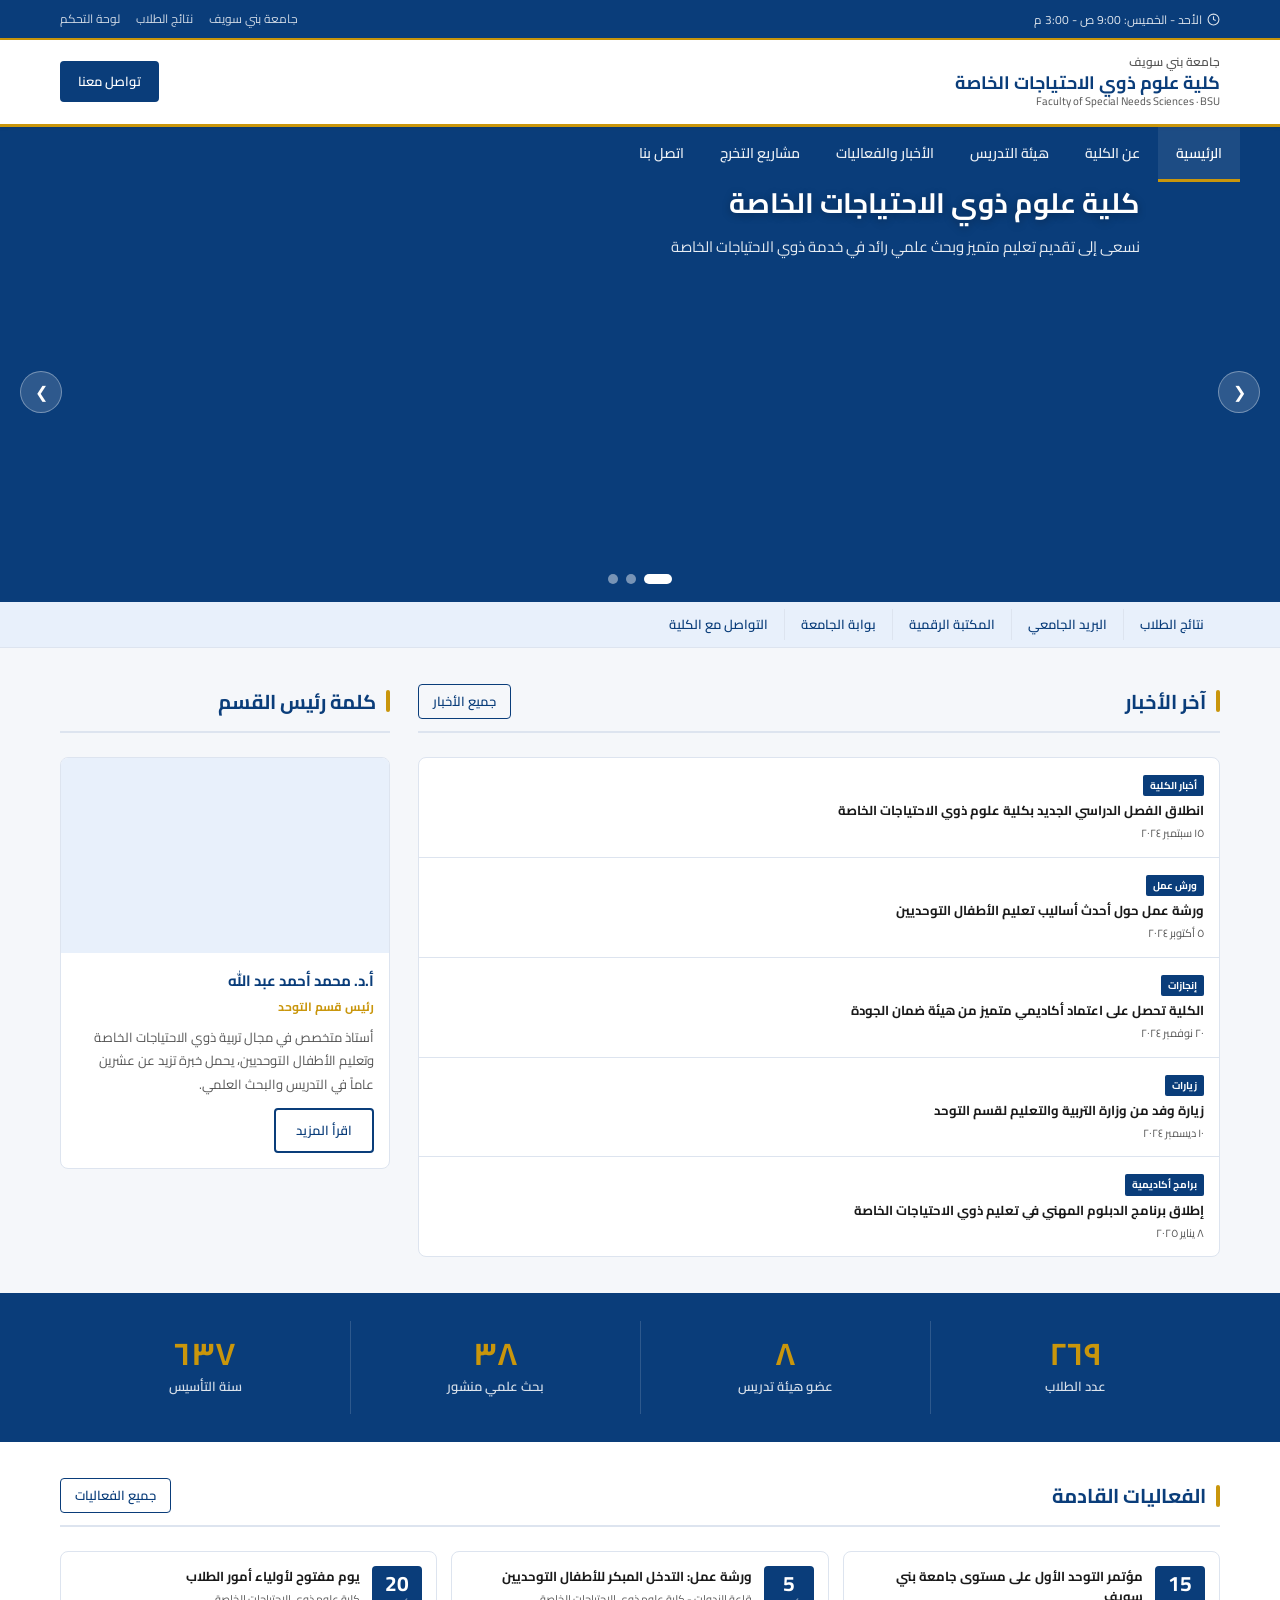
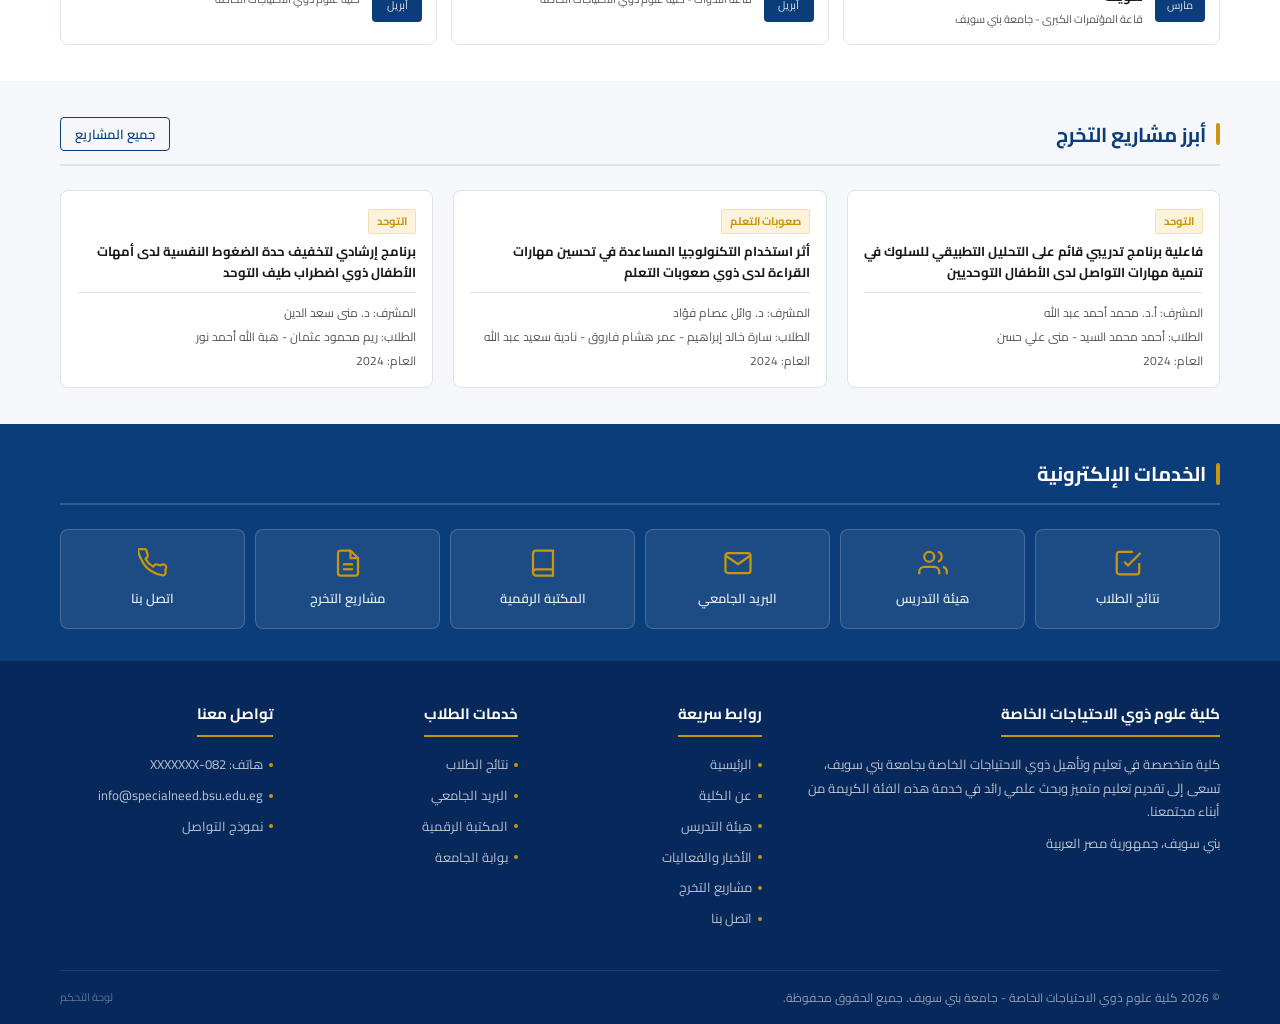
==== index.html @ 40b9344f "Add files via upload" ====
<!DOCTYPE html>
<html lang="ar" dir="rtl">
<head>
  <meta charset="UTF-8">
  <meta name="viewport" content="width=device-width, initial-scale=1.0">
  <title>كلية علوم ذوي الاحتياجات الخاصة - جامعة بني سويف</title>
  <meta name="description" content="الموقع الرسمي لكلية علوم ذوي الاحتياجات الخاصة - جامعة بني سويف">
  <link rel="stylesheet" href="assets/css/style.css">
  <link rel="icon" href="assets/images/logo.png" type="image/png">
  <style>
    /* ===== السلايدر ===== */
    .slider-section {
      position: relative;
      height: 420px;
      overflow: hidden;
      background: var(--color-primary);
    }
    .slider-container {
      position: relative;
      width: 100%;
      height: 100%;
    }
    .slide {
      position: absolute;
      inset: 0;
      opacity: 0;
      transition: opacity 0.8s ease;
    }
    .slide.active { opacity: 1; }
    .slide-img {
      position: absolute;
      inset: 0;
      background-size: cover;
      background-position: center;
      background-color: var(--color-primary);
    }
    .slide-overlay {
      position: absolute;
      inset: 0;
      background: linear-gradient(
        to left,
        rgba(10,61,122,0.75) 0%,
        rgba(10,61,122,0.45) 60%,
        rgba(10,61,122,0.20) 100%
      );
    }
    .slide-content {
      position: relative;
      z-index: 2;
      height: 100%;
      display: flex;
      flex-direction: column;
      justify-content: center;
      padding: 0 80px;
      max-width: 680px;
    }
    .slide-content h2 {
      font-size: 28px;
      font-weight: 700;
      color: #fff;
      line-height: 1.5;
      margin-bottom: 10px;
      text-shadow: 0 2px 8px rgba(0,0,0,0.3);
    }
    .slide-content p {
      font-size: 15px;
      color: rgba(255,255,255,0.90);
      line-height: 1.7;
    }
    .slider-arrow {
      position: absolute;
      top: 50%;
      transform: translateY(-50%);
      z-index: 10;
      width: 42px;
      height: 42px;
      background: rgba(255,255,255,0.15);
      border: 1.5px solid rgba(255,255,255,0.35);
      color: #fff;
      font-size: 16px;
      border-radius: 50%;
      display: flex;
      align-items: center;
      justify-content: center;
      cursor: pointer;
      transition: var(--transition);
    }
    .slider-arrow:hover { background: rgba(255,255,255,0.28); }
    .slider-arrow-next { left: 20px; }
    .slider-arrow-prev { right: 20px; }
    .slider-dots {
      position: absolute;
      bottom: 18px;
      left: 50%;
      transform: translateX(-50%);
      display: flex;
      gap: 8px;
      z-index: 10;
    }
    .dot {
      width: 10px;
      height: 10px;
      border-radius: 50%;
      background: rgba(255,255,255,0.45);
      border: none;
      cursor: pointer;
      transition: var(--transition);
      padding: 0;
    }
    .dot.active {
      background: #fff;
      width: 28px;
      border-radius: 5px;
    }

    /* ===== الشريط السريع ===== */
    .quick-bar {
      background: var(--color-primary-light);
      border-bottom: 1px solid var(--color-border);
      padding: 7px 0;
    }
    .quick-links {
      display: flex;
      align-items: center;
      flex-wrap: wrap;
    }
    .quick-links a {
      font-size: 13px;
      font-weight: 600;
      color: var(--color-primary);
      padding: 4px 16px;
      border-left: 1px solid var(--color-border);
      transition: var(--transition);
    }
    .quick-links a:last-child { border-left: none; }
    .quick-links a:hover { color: var(--color-gold); }

    /* ===== المحتوى ===== */
    .section-wrap {
      padding: 36px 0;
      background: var(--color-bg);
    }
    .main-grid {
      display: grid;
      grid-template-columns: 1fr 330px;
      gap: 28px;
      align-items: start;
    }

    /* ===== قائمة الأخبار ===== */
    .news-list {
      display: flex;
      flex-direction: column;
      border: 1px solid var(--color-border);
      border-radius: var(--radius-md);
      overflow: hidden;
      background: #fff;
    }
    .news-item {
      display: flex;
      gap: 12px;
      padding: 13px 15px;
      border-bottom: 1px solid var(--color-border);
      transition: var(--transition);
      align-items: flex-start;
    }
    .news-item:last-child { border-bottom: none; }
    .news-item:hover { background: var(--color-primary-light); }
    .news-item-img {
      width: 88px;
      height: 66px;
      object-fit: cover;
      border-radius: var(--radius-sm);
      flex-shrink: 0;
    }
    .news-item-placeholder {
      width: 88px;
      height: 66px;
      border-radius: var(--radius-sm);
      flex-shrink: 0;
      background: linear-gradient(135deg, var(--color-primary), var(--color-primary-mid));
    }
    .news-item-body { flex: 1; min-width: 0; }
    .news-item-cat {
      display: inline-block;
      font-size: 10px;
      font-weight: 700;
      color: #fff;
      background: var(--color-primary);
      padding: 2px 7px;
      border-radius: 2px;
      margin-bottom: 4px;
    }
    .news-item-title {
      font-size: 13px;
      font-weight: 700;
      color: var(--color-text);
      line-height: 1.55;
      margin-bottom: 4px;
      display: -webkit-box;
      -webkit-line-clamp: 2;
      -webkit-box-orient: vertical;
      overflow: hidden;
    }
    .news-item-title a { color: inherit; }
    .news-item-title a:hover { color: var(--color-primary); }
    .news-item-date { font-size: 11px; color: var(--color-text-muted); }

    /* ===== كلمة رئيس القسم ===== */
    .dean-card {
      background: #fff;
      border: 1px solid var(--color-border);
      border-radius: var(--radius-md);
      overflow: hidden;
    }
    .dean-img-wrap {
      width: 100%;
      height: 195px;
      overflow: hidden;
      background: var(--color-primary-light);
    }
    .dean-img {
      width: 100%;
      height: 100%;
      object-fit: cover;
      object-position: top;
    }
    .dean-body { padding: 15px; }
    .dean-name {
      font-size: 15px;
      font-weight: 700;
      color: var(--color-primary);
      margin-bottom: 2px;
    }
    .dean-pos {
      font-size: 12px;
      color: var(--color-gold);
      font-weight: 700;
      margin-bottom: 9px;
    }
    .dean-text {
      font-size: 13px;
      color: var(--color-text-muted);
      line-height: 1.8;
    }

    /* ===== الفعاليات ===== */
    .events-grid {
      display: grid;
      grid-template-columns: repeat(3, 1fr);
      gap: 14px;
    }
    .event-card {
      background: #fff;
      border: 1px solid var(--color-border);
      border-radius: var(--radius-md);
      padding: 14px;
      display: flex;
      gap: 12px;
      align-items: flex-start;
      transition: var(--transition);
    }
    .event-card:hover {
      border-color: var(--color-primary);
      background: var(--color-primary-light);
    }
    .event-date-box {
      background: var(--color-primary);
      color: #fff;
      border-radius: var(--radius-sm);
      padding: 7px 11px;
      text-align: center;
      min-width: 50px;
      flex-shrink: 0;
    }
    .event-date-box .day {
      font-size: 21px;
      font-weight: 700;
      line-height: 1;
    }
    .event-date-box .month {
      font-size: 11px;
      opacity: 0.85;
      margin-top: 2px;
    }
    .event-info h4 {
      font-size: 13px;
      font-weight: 700;
      color: var(--color-text);
      line-height: 1.55;
      margin-bottom: 4px;
      display: -webkit-box;
      -webkit-line-clamp: 2;
      -webkit-box-orient: vertical;
      overflow: hidden;
    }
    .event-location { font-size: 11px; color: var(--color-text-muted); }

    /* ===== مشاريع التخرج ===== */
    .project-card {
      background: #fff;
      border: 1px solid var(--color-border);
      border-radius: var(--radius-md);
      padding: 16px;
      transition: var(--transition);
    }
    .project-card:hover {
      border-color: var(--color-primary);
      box-shadow: var(--shadow-md);
    }
    .project-spec {
      display: inline-block;
      font-size: 11px;
      font-weight: 700;
      color: var(--color-gold);
      background: var(--color-gold-light);
      padding: 2px 8px;
      border-radius: 2px;
      margin-bottom: 7px;
      border: 1px solid rgba(201,150,12,0.20);
    }
    .project-title {
      font-size: 13px;
      font-weight: 700;
      color: var(--color-text);
      line-height: 1.6;
      margin-bottom: 10px;
      display: -webkit-box;
      -webkit-line-clamp: 3;
      -webkit-box-orient: vertical;
      overflow: hidden;
    }
    .project-meta {
      font-size: 12px;
      color: var(--color-text-muted);
      display: flex;
      flex-direction: column;
      gap: 3px;
      padding-top: 9px;
      border-top: 1px solid var(--color-border);
    }

    /* ===== الخدمات ===== */
    .services-section {
      background: var(--color-primary);
      padding: 32px 0;
    }
    .services-section .section-title { color: #fff; }
    .services-section .section-title::before { background: var(--color-gold); }
    .services-section .section-header { border-bottom-color: rgba(255,255,255,0.15); }
    .services-grid {
      display: grid;
      grid-template-columns: repeat(6, 1fr);
      gap: 10px;
    }
    .service-card {
      background: rgba(255,255,255,0.08);
      border: 1.5px solid rgba(255,255,255,0.18);
      border-radius: var(--radius-md);
      padding: 18px 10px;
      text-align: center;
      color: rgba(255,255,255,0.90);
      font-size: 13px;
      font-weight: 600;
      transition: var(--transition);
      display: flex;
      flex-direction: column;
      align-items: center;
      gap: 9px;
    }
    .service-card:hover {
      background: rgba(255,255,255,0.16);
      border-color: var(--color-gold);
      color: #fff;
      transform: translateY(-2px);
    }
    .service-icon { color: var(--color-gold); }

    /* ===== استجابة ===== */
    @media (max-width: 992px) {
      .main-grid { grid-template-columns: 1fr; }
      .events-grid { grid-template-columns: repeat(2, 1fr); }
      .services-grid { grid-template-columns: repeat(3, 1fr); }
    }
    @media (max-width: 768px) {
      .slider-section { height: 280px; }
      .slide-content { padding: 0 36px; }
      .slide-content h2 { font-size: 20px; }
      .events-grid { grid-template-columns: 1fr; }
      .services-grid { grid-template-columns: repeat(2, 1fr); }
    }
    @media (max-width: 576px) {
      .slider-section { height: 220px; }
      .slide-content { padding: 0 18px; }
      .slide-content h2 { font-size: 17px; }
    }
  </style>
</head>
<body>

  <!-- الهيدر والنافبار -->
  <div id="site-header"></div>

  <!-- السلايدر -->
  <section class="slider-section"
           onmouseenter="stopSliderTimer()"
           onmouseleave="startSliderTimer()">
    <div id="slider-container" class="slider-container"></div>
    <button class="slider-arrow slider-arrow-next" onclick="nextSlide()" aria-label="التالي">&#10095;</button>
    <button class="slider-arrow slider-arrow-prev" onclick="prevSlide()" aria-label="السابق">&#10094;</button>
    <div id="slider-dots" class="slider-dots"></div>
  </section>

  <!-- الشريط السريع -->
  <div class="quick-bar">
    <div class="container">
      <div class="quick-links">
        <a href="http://www.results.bsu.edu.eg" target="_blank">نتائج الطلاب</a>
        <a href="http://www.email.bsu.edu.eg/_BSU_Std.aspx" target="_blank">البريد الجامعي</a>
        <a href="http://www.digitalibrary.bsu.edu.eg" target="_blank">المكتبة الرقمية</a>
        <a href="https://www.bsu.edu.eg" target="_blank">بوابة الجامعة</a>
        <a href="contact.html">التواصل مع الكلية</a>
      </div>
    </div>
  </div>

  <!-- المحتوى الرئيسي -->
  <main>

    <!-- أخبار + كلمة رئيس القسم -->
    <section class="section-wrap">
      <div class="container">
        <div class="main-grid">
          <div>
            <div class="section-header">
              <h2 class="section-title">آخر الأخبار</h2>
              <a href="news.html" class="section-more">جميع الأخبار</a>
            </div>
            <div id="news-list" class="news-list">
              <div class="loading">جاري التحميل...</div>
            </div>
          </div>
          <div>
            <div class="section-header">
              <h2 class="section-title">كلمة رئيس القسم</h2>
            </div>
            <div class="dean-card">
              <div class="dean-img-wrap">
                <img id="dean-img"
                     src="assets/images/staff/head.jpg"
                     alt="رئيس القسم"
                     class="dean-img"
                     onerror="this.style.display='none'">
              </div>
              <div class="dean-body">
                <div class="dean-name" id="dean-name">أ.د. محمد أحمد عبد الله</div>
                <div class="dean-pos">رئيس قسم التوحد</div>
                <p class="dean-text" id="dean-text">
                  يسعدنا أن نرحب بكم في الموقع الرسمي لكلية علوم ذوي الاحتياجات الخاصة بجامعة بني سويف،
                  الكلية التي تسعى إلى تقديم تعليم متميز وبحث علمي رائد في خدمة هذه الفئة الكريمة من أبناء مجتمعنا.
                </p>
                <a href="about.html" class="btn btn-outline" style="margin-top:12px;font-size:13px;">اقرأ المزيد</a>
              </div>
            </div>
          </div>
        </div>
      </div>
    </section>

    <!-- شريط الإحصائيات -->
    <div class="stats-bar">
      <div class="container">
        <div class="stats-grid">
          <div class="stat-item">
            <div class="stat-num" data-target="850">0</div>
            <div class="stat-label">عدد الطلاب</div>
          </div>
          <div class="stat-item">
            <div class="stat-num" data-target="24">0</div>
            <div class="stat-label">عضو هيئة تدريس</div>
          </div>
          <div class="stat-item">
            <div class="stat-num" data-target="120">0</div>
            <div class="stat-label">بحث علمي منشور</div>
          </div>
          <div class="stat-item">
            <div class="stat-num" data-target="2010">0</div>
            <div class="stat-label">سنة التأسيس</div>
          </div>
        </div>
      </div>
    </div>

    <!-- الفعاليات القادمة -->
    <section class="section-wrap" style="background:#fff;">
      <div class="container">
        <div class="section-header">
          <h2 class="section-title">الفعاليات القادمة</h2>
          <a href="news.html#events" class="section-more">جميع الفعاليات</a>
        </div>
        <div id="events-list" class="events-grid">
          <div class="loading">جاري التحميل...</div>
        </div>
      </div>
    </section>

    <!-- مشاريع التخرج -->
    <section class="section-wrap">
      <div class="container">
        <div class="section-header">
          <h2 class="section-title">أبرز مشاريع التخرج</h2>
          <a href="projects.html" class="section-more">جميع المشاريع</a>
        </div>
        <div id="projects-list" class="grid-3">
          <div class="loading">جاري التحميل...</div>
        </div>
      </div>
    </section>

    <!-- الخدمات الإلكترونية -->
    <section class="services-section">
      <div class="container">
        <div class="section-header">
          <h2 class="section-title">الخدمات الإلكترونية</h2>
        </div>
        <div class="services-grid">
          <a href="http://www.results.bsu.edu.eg" target="_blank" class="service-card">
            <svg class="service-icon" width="30" height="30" viewBox="0 0 24 24" fill="none" stroke="currentColor" stroke-width="1.8">
              <path d="M9 11l3 3L22 4"/><path d="M21 12v7a2 2 0 01-2 2H5a2 2 0 01-2-2V5a2 2 0 012-2h11"/>
            </svg>
            <span>نتائج الطلاب</span>
          </a>
          <a href="staff.html" class="service-card">
            <svg class="service-icon" width="30" height="30" viewBox="0 0 24 24" fill="none" stroke="currentColor" stroke-width="1.8">
              <path d="M17 21v-2a4 4 0 00-4-4H5a4 4 0 00-4 4v2"/><circle cx="9" cy="7" r="4"/>
              <path d="M23 21v-2a4 4 0 00-3-3.87"/><path d="M16 3.13a4 4 0 010 7.75"/>
            </svg>
            <span>هيئة التدريس</span>
          </a>
          <a href="http://www.email.bsu.edu.eg/_BSU_Std.aspx" target="_blank" class="service-card">
            <svg class="service-icon" width="30" height="30" viewBox="0 0 24 24" fill="none" stroke="currentColor" stroke-width="1.8">
              <path d="M4 4h16c1.1 0 2 .9 2 2v12c0 1.1-.9 2-2 2H4c-1.1 0-2-.9-2-2V6c0-1.1.9-2 2-2z"/>
              <polyline points="22,6 12,13 2,6"/>
            </svg>
            <span>البريد الجامعي</span>
          </a>
          <a href="http://www.digitalibrary.bsu.edu.eg" target="_blank" class="service-card">
            <svg class="service-icon" width="30" height="30" viewBox="0 0 24 24" fill="none" stroke="currentColor" stroke-width="1.8">
              <path d="M4 19.5A2.5 2.5 0 016.5 17H20"/><path d="M6.5 2H20v20H6.5A2.5 2.5 0 014 19.5v-15A2.5 2.5 0 016.5 2z"/>
            </svg>
            <span>المكتبة الرقمية</span>
          </a>
          <a href="projects.html" class="service-card">
            <svg class="service-icon" width="30" height="30" viewBox="0 0 24 24" fill="none" stroke="currentColor" stroke-width="1.8">
              <path d="M14 2H6a2 2 0 00-2 2v16a2 2 0 002 2h12a2 2 0 002-2V8z"/>
              <polyline points="14,2 14,8 20,8"/>
              <line x1="16" y1="13" x2="8" y2="13"/><line x1="16" y1="17" x2="8" y2="17"/>
            </svg>
            <span>مشاريع التخرج</span>
          </a>
          <a href="contact.html" class="service-card">
            <svg class="service-icon" width="30" height="30" viewBox="0 0 24 24" fill="none" stroke="currentColor" stroke-width="1.8">
              <path d="M22 16.92v3a2 2 0 01-2.18 2 19.79 19.79 0 01-8.63-3.07A19.5 19.5 0 013.07 9.81a19.79 19.79 0 01-3.07-8.67A2 2 0 012 .84h3a2 2 0 012 1.72c.127.96.361 1.903.7 2.81a2 2 0 01-.45 2.11L6.09 8.91a16 16 0 006 6l1.27-1.27a2 2 0 012.11-.45c.907.339 1.85.573 2.81.7A2 2 0 0122 16.92z"/>
            </svg>
            <span>اتصل بنا</span>
          </a>
        </div>
      </div>
    </section>

  </main>

  <!-- الفوتر -->
  <div id="site-footer"></div>

  <script src="assets/js/main.js"></script>
  <script>
    'use strict';

    const DEFAULT_SLIDES = [
      {
        image: 'assets/images/slider/slide1.jpg',
        title: 'كلية علوم ذوي الاحتياجات الخاصة',
        subtitle: 'نسعى إلى تقديم تعليم متميز وبحث علمي رائد في خدمة ذوي الاحتياجات الخاصة'
      },
      {
        image: 'assets/images/slider/slide2.jpg',
        title: 'قسم التوحد',
        subtitle: 'رعاية وتأهيل وتعليم الأطفال ذوي اضطراب طيف التوحد بأحدث الأساليب العلمية'
      },
      {
        image: 'assets/images/slider/slide3.jpg',
        title: 'البحث العلمي والابتكار',
        subtitle: 'أبحاث علمية متخصصة تخدم مجتمع ذوي الاحتياجات الخاصة على المستوى المحلي والدولي'
      }
    ];

    document.addEventListener('DOMContentLoaded', async () => {
      initPage('index');

      const slidesData = getLocal('slider') || DEFAULT_SLIDES;
      initSlider(slidesData);

      const [newsData, eventsData, projectsData, staffData] = await Promise.all([
        getData('news'),
        getData('events'),
        getData('projects'),
        getData('staff')
      ]);

      renderNews(newsData);
      renderEvents(eventsData);
      renderProjects(projectsData);
      if (staffData && staffData.department_head) {
        renderDean(staffData.department_head);
      }
      initCounters();
    });

    function renderNews(data) {
      const el = document.getElementById('news-list');
      if (!el) return;
      if (!data || !data.news || !data.news.length) {
        el.innerHTML = '<div class="empty-state"><p>لا توجد أخبار حالياً</p></div>';
        return;
      }
      const items = data.news.filter(n => n.published).slice(0, 5);
      el.innerHTML = items.map(n => `
        <div class="news-item">
          ${n.image
            ? `<img src="assets/images/${n.image}" alt="${n.title}" class="news-item-img" onerror="this.style.display='none'">`
            : `<div class="news-item-placeholder"></div>`}
          <div class="news-item-body">
            <span class="news-item-cat">${n.category || 'أخبار'}</span>
            <div class="news-item-title"><a href="news.html?id=${n.id}">${n.title}</a></div>
            <div class="news-item-date">${formatDate(n.date)}</div>
          </div>
        </div>
      `).join('');
    }

    function renderDean(head) {
      const nameEl = document.getElementById('dean-name');
      const textEl = document.getElementById('dean-text');
      const imgEl  = document.getElementById('dean-img');
      if (nameEl && head.name)  nameEl.textContent = head.name;
      if (textEl && head.bio)   textEl.textContent = head.bio;
      if (imgEl  && head.image) {
        imgEl.src = `assets/images/${head.image}`;
        imgEl.alt = head.name;
      }
    }

    function renderEvents(data) {
      const el = document.getElementById('events-list');
      if (!el) return;
      if (!data || !data.events || !data.events.length) {
        el.innerHTML = '<div class="empty-state"><p>لا توجد فعاليات قادمة</p></div>';
        return;
      }
      const items = data.events.filter(e => e.published).slice(0, 3);
      el.innerHTML = items.map(e => {
        const d     = new Date(e.date_start);
        const day   = d.getDate();
        const month = d.toLocaleDateString('ar-EG', { month: 'short' });
        return `
          <div class="event-card">
            <div class="event-date-box">
              <div class="day">${day}</div>
              <div class="month">${month}</div>
            </div>
            <div class="event-info">
              <h4>${e.title}</h4>
              <div class="event-location">${e.location || ''}</div>
            </div>
          </div>`;
      }).join('');
    }

    function renderProjects(data) {
      const el = document.getElementById('projects-list');
      if (!el) return;
      if (!data || !data.projects || !data.projects.length) {
        el.innerHTML = '<div class="empty-state"><p>لا توجد مشاريع حالياً</p></div>';
        return;
      }
      const items = data.projects.filter(p => p.published).slice(0, 3);
      el.innerHTML = items.map(p => `
        <div class="project-card">
          <span class="project-spec">${p.specialization || ''}</span>
          <div class="project-title">${p.title}</div>
          <div class="project-meta">
            <span>المشرف: ${p.supervisor || ''}</span>
            <span>الطلاب: ${(p.students || []).join(' - ')}</span>
            <span>العام: ${p.year || ''}</span>
          </div>
        </div>
      `).join('');
    }

    function initCounters() {
      const counters = document.querySelectorAll('.stat-num[data-target]');
      if (!counters.length) return;
      const observer = new IntersectionObserver(entries => {
        entries.forEach(entry => {
          if (entry.isIntersecting) {
            animateCounter(entry.target);
            observer.unobserve(entry.target);
          }
        });
      }, { threshold: 0.5 });
      counters.forEach(el => observer.observe(el));
    }

    function animateCounter(el) {
      const target    = parseInt(el.dataset.target, 10);
      const steps     = 60;
      const increment = target / steps;
      let step        = 0;
      const timer = setInterval(() => {
        step++;
        const current = Math.min(Math.round(increment * step), target);
        el.textContent = current.toLocaleString('ar-EG');
        if (current >= target) clearInterval(timer);
      }, 1800 / steps);
    }
  </script>
</body>
</html>
---- assets/css/style.css ----
/* ============================================
   جامعة بني سويف - كلية علوم ذوي الاحتياجات الخاصة
   الملف: style.css
   الوصف: الأنماط الأساسية المشتركة لجميع الصفحات
   ============================================ */

/* --- استيراد الخط الرسمي --- */
@import url('https://fonts.googleapis.com/css2?family=Cairo:wght@400;600;700&display=swap');

/* --- المتغيرات الأساسية --- */
:root {
  --color-primary:     #0a3d7a;   /* الأزرق الداكن الرسمي */
  --color-primary-mid: #1a5fa8;   /* أزرق متوسط للتمييز */
  --color-primary-light:#e8f0fb;  /* أزرق فاتح جداً للخلفيات */
  --color-gold:        #c9960c;   /* الذهبي للتمييز */
  --color-gold-light:  #fdf3dc;   /* ذهبي فاتح للخلفيات */
  --color-white:       #ffffff;
  --color-bg:          #f5f7fa;   /* خلفية الصفحة الرمادية الفاتحة */
  --color-text:        #1a1a1a;   /* لون النص الأساسي */
  --color-text-muted:  #555555;   /* لون النص الثانوي */
  --color-border:      #dde4ef;   /* لون الحدود */
  --color-footer:      #07285a;   /* أزرق أغمق للفوتر */

  --font-main: 'Cairo', Tahoma, Arial, sans-serif;

  --shadow-sm: 0 1px 4px rgba(0,0,0,0.08);
  --shadow-md: 0 3px 12px rgba(0,0,0,0.10);
  --shadow-lg: 0 6px 24px rgba(0,0,0,0.12);

  --radius-sm: 4px;
  --radius-md: 8px;
  --radius-lg: 12px;

  --transition: all 0.25s ease;
}

/* --- إعادة ضبط عامة --- */
*, *::before, *::after {
  box-sizing: border-box;
  margin: 0;
  padding: 0;
}

html {
  scroll-behavior: smooth;
  overflow-x: hidden;   /* يمنع السكرول الأفقي الناتج عن RTL */
  height: 100%;
}

body {
  font-family: var(--font-main);
  font-size: 15px;
  line-height: 1.75;
  color: var(--color-text);
  background: var(--color-bg);
  direction: rtl;
  min-height: 100vh;        /* الصفحة تملأ الشاشة دايماً */
  display: flex;
  flex-direction: column;   /* يدفع الفوتر للأسفل */
  overflow-x: hidden;
}

a {
  text-decoration: none;
  color: inherit;
  transition: var(--transition);
}

ul, ol {
  list-style: none;
}

img {
  max-width: 100%;
  display: block;
}

button {
  cursor: pointer;
  font-family: var(--font-main);
  border: none;
  background: none;
}

/* ============================================
   تخطيط عام - يملأ الشاشة ويدفع الفوتر للأسفل
   ============================================ */
main,
.contact-page,
.news-page,
.staff-page,
.projects-page,
.about-page {
  flex: 1;
}

/* ============================================
   الشريط العلوي (Top Bar)
   ============================================ */
.topbar {
  background: var(--color-primary);
  color: rgba(255,255,255,0.85);
  font-size: 12px;
  padding: 6px 0;
  border-bottom: 2px solid var(--color-gold);
}

.topbar .container {
  display: flex;
  justify-content: space-between;
  align-items: center;
}

.topbar-right {
  display: flex;
  align-items: center;
  gap: 20px;
}

.topbar-right span {
  display: flex;
  align-items: center;
  gap: 5px;
}

.topbar-left {
  display: flex;
  align-items: center;
  gap: 16px;
}

.topbar-left a {
  color: rgba(255,255,255,0.80);
  font-size: 12px;
  padding: 2px 0;
  border-bottom: 1px solid transparent;
}

.topbar-left a:hover {
  color: var(--color-white);
  border-bottom-color: var(--color-gold);
}

/* ============================================
   الهيدر (Header)
   ============================================ */
.header {
  background: var(--color-white);
  padding: 14px 0;
  box-shadow: var(--shadow-sm);
  border-bottom: 3px solid var(--color-gold);
  position: sticky;
  top: 0;
  z-index: 1000;
}

.header .container {
  display: flex;
  align-items: center;
  justify-content: space-between;
  gap: 20px;
}

.header-logo {
  display: flex;
  align-items: center;
  gap: 14px;
}

.header-logo img {
  width: 70px;
  height: 70px;
  object-fit: contain;
}

.header-logo-text {
  line-height: 1.4;
}

.header-logo-text .univ-name {
  font-size: 12px;
  color: var(--color-text-muted);
  font-weight: 600;
}

.header-logo-text .faculty-name {
  font-size: 18px;
  font-weight: 700;
  color: var(--color-primary);
  line-height: 1.3;
}

.header-logo-text .faculty-name-en {
  font-size: 11px;
  color: var(--color-text-muted);
  font-weight: 400;
}

.header-actions {
  display: flex;
  align-items: center;
  gap: 10px;
}

.btn-search {
  width: 38px;
  height: 38px;
  border-radius: 50%;
  border: 1.5px solid var(--color-border);
  display: flex;
  align-items: center;
  justify-content: center;
  color: var(--color-primary);
  font-size: 16px;
  transition: var(--transition);
}

.btn-search:hover {
  background: var(--color-primary);
  color: var(--color-white);
  border-color: var(--color-primary);
}

/* ============================================
   القائمة الرئيسية (Navbar)
   ============================================ */
.navbar {
  background: var(--color-primary);
  position: relative;
  z-index: 999;
}

.navbar .container {
  padding: 0;
}

.nav-list {
  display: flex;
  align-items: stretch;
}

.nav-list > li {
  position: relative;
}

.nav-list > li > a {
  display: flex;
  align-items: center;
  gap: 5px;
  padding: 14px 18px;
  color: rgba(255,255,255,0.92);
  font-size: 14px;
  font-weight: 600;
  white-space: nowrap;
  transition: var(--transition);
  border-bottom: 3px solid transparent;
}

.nav-list > li > a:hover,
.nav-list > li.active > a {
  background: rgba(255,255,255,0.08);
  color: var(--color-white);
  border-bottom-color: var(--color-gold);
}

.nav-list > li > a .arrow {
  font-size: 10px;
  opacity: 0.7;
  margin-right: 2px;
}

/* القائمة المنسدلة */
.dropdown {
  display: none;
  position: absolute;
  top: 100%;
  right: 0;
  background: var(--color-white);
  min-width: 210px;
  box-shadow: var(--shadow-lg);
  z-index: 100;
  border-top: 3px solid var(--color-gold);
  border-radius: 0 0 var(--radius-sm) var(--radius-sm);
}

.dropdown a {
  display: block;
  padding: 10px 18px;
  font-size: 13px;
  color: var(--color-text);
  border-bottom: 1px solid var(--color-border);
  transition: var(--transition);
}

.dropdown a:last-child {
  border-bottom: none;
}

.dropdown a:hover {
  background: var(--color-primary-light);
  color: var(--color-primary);
  padding-right: 24px;
}

.nav-list > li:hover .dropdown {
  display: block;
}

/* ============================================
   الحاوية الرئيسية (Container)
   ============================================ */
.container {
  width: 100%;
  max-width: 1200px;
  margin: 0 auto;
  padding: 0 20px;
}

/* ============================================
   عنوان القسم (Section Header)
   ============================================ */
.section-header {
  display: flex;
  align-items: center;
  justify-content: space-between;
  margin-bottom: 24px;
  padding-bottom: 12px;
  border-bottom: 2px solid var(--color-border);
}

.section-title {
  font-size: 20px;
  font-weight: 700;
  color: var(--color-primary);
  position: relative;
  padding-right: 14px;
}

.section-title::before {
  content: '';
  position: absolute;
  right: 0;
  top: 50%;
  transform: translateY(-50%);
  width: 4px;
  height: 22px;
  background: var(--color-gold);
  border-radius: 2px;
}

.section-more {
  font-size: 13px;
  color: var(--color-primary);
  border: 1.5px solid var(--color-primary);
  padding: 5px 14px;
  border-radius: var(--radius-sm);
  font-weight: 600;
  transition: var(--transition);
}

.section-more:hover {
  background: var(--color-primary);
  color: var(--color-white);
}

/* ============================================
   البطاقات العامة (Cards)
   ============================================ */
.card {
  background: var(--color-white);
  border-radius: var(--radius-md);
  box-shadow: var(--shadow-sm);
  border: 1px solid var(--color-border);
  overflow: hidden;
  transition: var(--transition);
}

.card:hover {
  box-shadow: var(--shadow-md);
  transform: translateY(-2px);
}

.card-img {
  width: 100%;
  height: 180px;
  object-fit: cover;
  background: var(--color-primary-light);
}

.card-img-placeholder {
  width: 100%;
  height: 180px;
  background: linear-gradient(135deg, var(--color-primary) 0%, var(--color-primary-mid) 100%);
  display: flex;
  align-items: center;
  justify-content: center;
}

.card-body {
  padding: 16px;
}

.card-date {
  font-size: 11px;
  color: var(--color-gold);
  font-weight: 700;
  margin-bottom: 6px;
  display: flex;
  align-items: center;
  gap: 4px;
}

.card-title {
  font-size: 14px;
  font-weight: 700;
  color: var(--color-text);
  line-height: 1.6;
  margin-bottom: 8px;
}

.card-text {
  font-size: 13px;
  color: var(--color-text-muted);
  line-height: 1.7;
}

.card-link {
  display: inline-block;
  margin-top: 10px;
  font-size: 13px;
  font-weight: 600;
  color: var(--color-primary);
  border-bottom: 1.5px solid transparent;
}

.card-link:hover {
  border-bottom-color: var(--color-primary);
}

/* ============================================
   الشبكات (Grids)
   ============================================ */
.grid-3 {
  display: grid;
  grid-template-columns: repeat(3, 1fr);
  gap: 20px;
}

.grid-4 {
  display: grid;
  grid-template-columns: repeat(4, 1fr);
  gap: 20px;
}

.grid-2 {
  display: grid;
  grid-template-columns: repeat(2, 1fr);
  gap: 20px;
}

/* ============================================
   الأزرار (Buttons)
   ============================================ */
.btn {
  display: inline-flex;
  align-items: center;
  justify-content: center;
  gap: 6px;
  padding: 9px 20px;
  border-radius: var(--radius-sm);
  font-family: var(--font-main);
  font-size: 14px;
  font-weight: 600;
  transition: var(--transition);
  cursor: pointer;
  border: 2px solid transparent;
}

.btn-primary {
  background: var(--color-primary);
  color: var(--color-white);
  border-color: var(--color-primary);
}

.btn-primary:hover {
  background: var(--color-primary-mid);
  border-color: var(--color-primary-mid);
}

.btn-outline {
  background: transparent;
  color: var(--color-primary);
  border-color: var(--color-primary);
}

.btn-outline:hover {
  background: var(--color-primary);
  color: var(--color-white);
}

.btn-gold {
  background: var(--color-gold);
  color: var(--color-white);
  border-color: var(--color-gold);
}

.btn-gold:hover {
  background: #a67d0a;
  border-color: #a67d0a;
}

/* ============================================
   عنوان الصفحة الداخلية (Page Hero)
   ============================================ */
.page-hero {
  background: linear-gradient(135deg, var(--color-primary) 0%, var(--color-primary-mid) 100%);
  color: var(--color-white);
  padding: 36px 0;
  margin-bottom: 36px;
}

.page-hero h1 {
  font-size: 26px;
  font-weight: 700;
  margin-bottom: 8px;
}

.breadcrumb {
  display: flex;
  align-items: center;
  gap: 8px;
  font-size: 13px;
  color: rgba(255,255,255,0.80);
}

.breadcrumb a {
  color: rgba(255,255,255,0.80);
}

.breadcrumb a:hover {
  color: var(--color-white);
}

.breadcrumb .sep {
  font-size: 10px;
  opacity: 0.6;
}

/* ============================================
   الفوتر (Footer)
   ============================================ */
.footer {
  background: var(--color-footer);
  color: rgba(255,255,255,0.80);
  padding: 40px 0 0;
  margin-top: auto;         /* يدفع الفوتر للأسفل دايماً */
  padding-bottom: 0;
}

.footer-grid {
  display: grid;
  grid-template-columns: 2fr 1fr 1fr 1fr;
  gap: 32px;
  padding-bottom: 32px;
  border-bottom: 1px solid rgba(255,255,255,0.10);
}

.footer-col h3 {
  font-size: 15px;
  font-weight: 700;
  color: var(--color-white);
  margin-bottom: 16px;
  padding-bottom: 8px;
  border-bottom: 2px solid var(--color-gold);
  display: inline-block;
}

.footer-col p {
  font-size: 13px;
  line-height: 1.8;
  color: rgba(255,255,255,0.72);
  margin-bottom: 8px;
}

.footer-col a {
  display: block;
  font-size: 13px;
  color: rgba(255,255,255,0.72);
  margin-bottom: 8px;
  padding-right: 10px;
  position: relative;
  transition: var(--transition);
}

.footer-col a::before {
  content: '';
  position: absolute;
  right: 0;
  top: 50%;
  transform: translateY(-50%);
  width: 4px;
  height: 4px;
  background: var(--color-gold);
  border-radius: 50%;
}

.footer-col a:hover {
  color: var(--color-white);
  padding-right: 14px;
}

.footer-bottom {
  padding: 16px 0;
  display: flex;
  justify-content: space-between;
  align-items: center;
  font-size: 12px;
  color: rgba(255,255,255,0.55);
}

/* ============================================
   مؤشر التحميل (Loading)
   ============================================ */
.loading {
  display: flex;
  align-items: center;
  justify-content: center;
  padding: 48px;
  color: var(--color-text-muted);
  font-size: 14px;
  gap: 10px;
}

/* ============================================
   رسالة فارغ (Empty State)
   ============================================ */
.empty-state {
  text-align: center;
  padding: 48px 20px;
  color: var(--color-text-muted);
}

.empty-state p {
  font-size: 15px;
  margin-top: 10px;
}

/* ============================================
   شريط الإحصائيات (Stats Bar)
   ============================================ */
.stats-bar {
  background: var(--color-primary);
  padding: 28px 0;
}

.stats-grid {
  display: grid;
  grid-template-columns: repeat(4, 1fr);
  gap: 0;
}

.stat-item {
  text-align: center;
  color: var(--color-white);
  padding: 16px;
  border-left: 1px solid rgba(255,255,255,0.15);
}

.stat-item:last-child {
  border-left: none;
}

.stat-num {
  font-size: 32px;
  font-weight: 700;
  color: var(--color-gold);
  line-height: 1;
  margin-bottom: 6px;
}

.stat-label {
  font-size: 13px;
  color: rgba(255,255,255,0.85);
  font-weight: 600;
}

/* ============================================
   الاستجابة للشاشات الصغيرة (Responsive)
   ============================================ */
@media (max-width: 992px) {
  .grid-4 { grid-template-columns: repeat(2, 1fr); }
  .grid-3 { grid-template-columns: repeat(2, 1fr); }
  .footer-grid { grid-template-columns: 1fr 1fr; }
  .stats-grid { grid-template-columns: repeat(2, 1fr); }
}

@media (max-width: 768px) {
  .header .container { flex-wrap: wrap; }
  .nav-list { flex-wrap: wrap; }
  .nav-list > li > a { padding: 10px 12px; font-size: 13px; }
  .grid-3 { grid-template-columns: 1fr; }
  .grid-2 { grid-template-columns: 1fr; }
  .topbar .container { flex-direction: column; gap: 6px; }
  .page-hero h1 { font-size: 20px; }
}

@media (max-width: 576px) {
  .grid-4 { grid-template-columns: 1fr; }
  .footer-grid { grid-template-columns: 1fr; }
  .stats-grid { grid-template-columns: repeat(2, 1fr); }
  .section-header { flex-direction: column; align-items: flex-start; gap: 10px; }
}
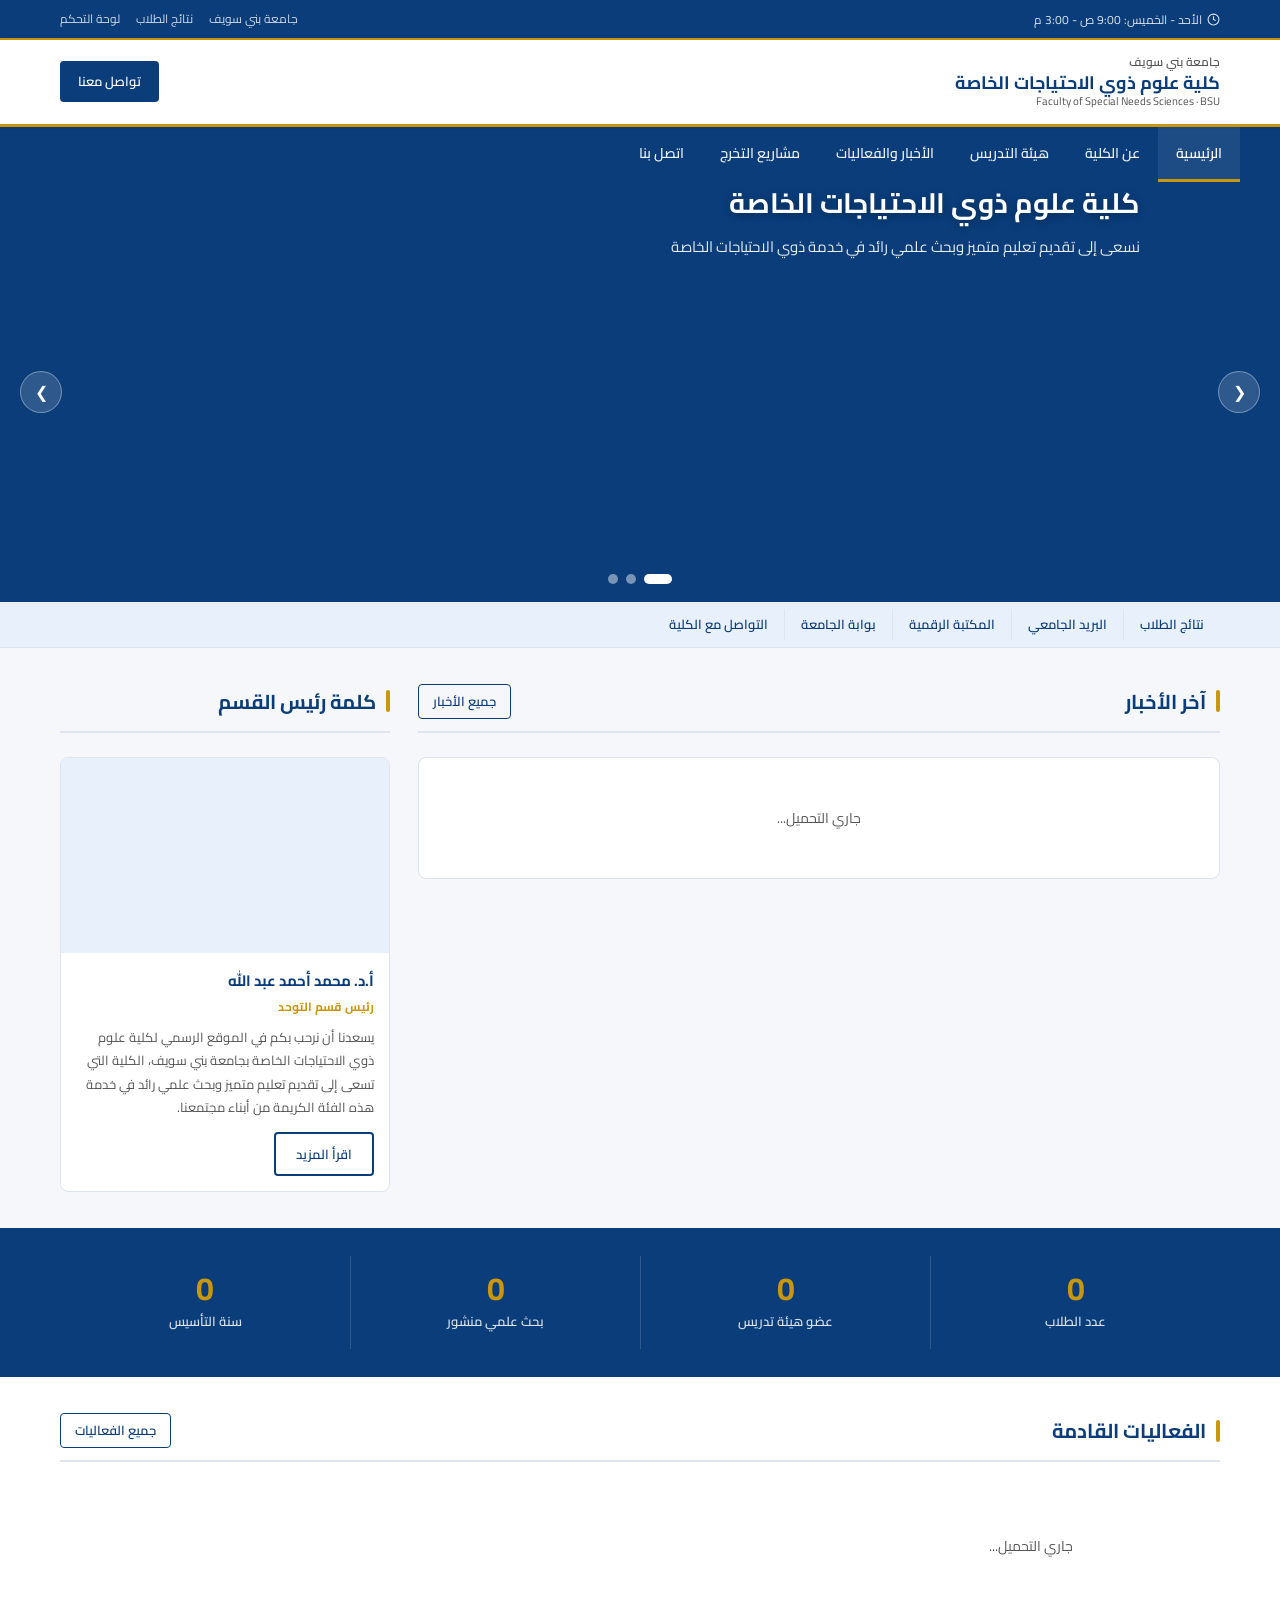
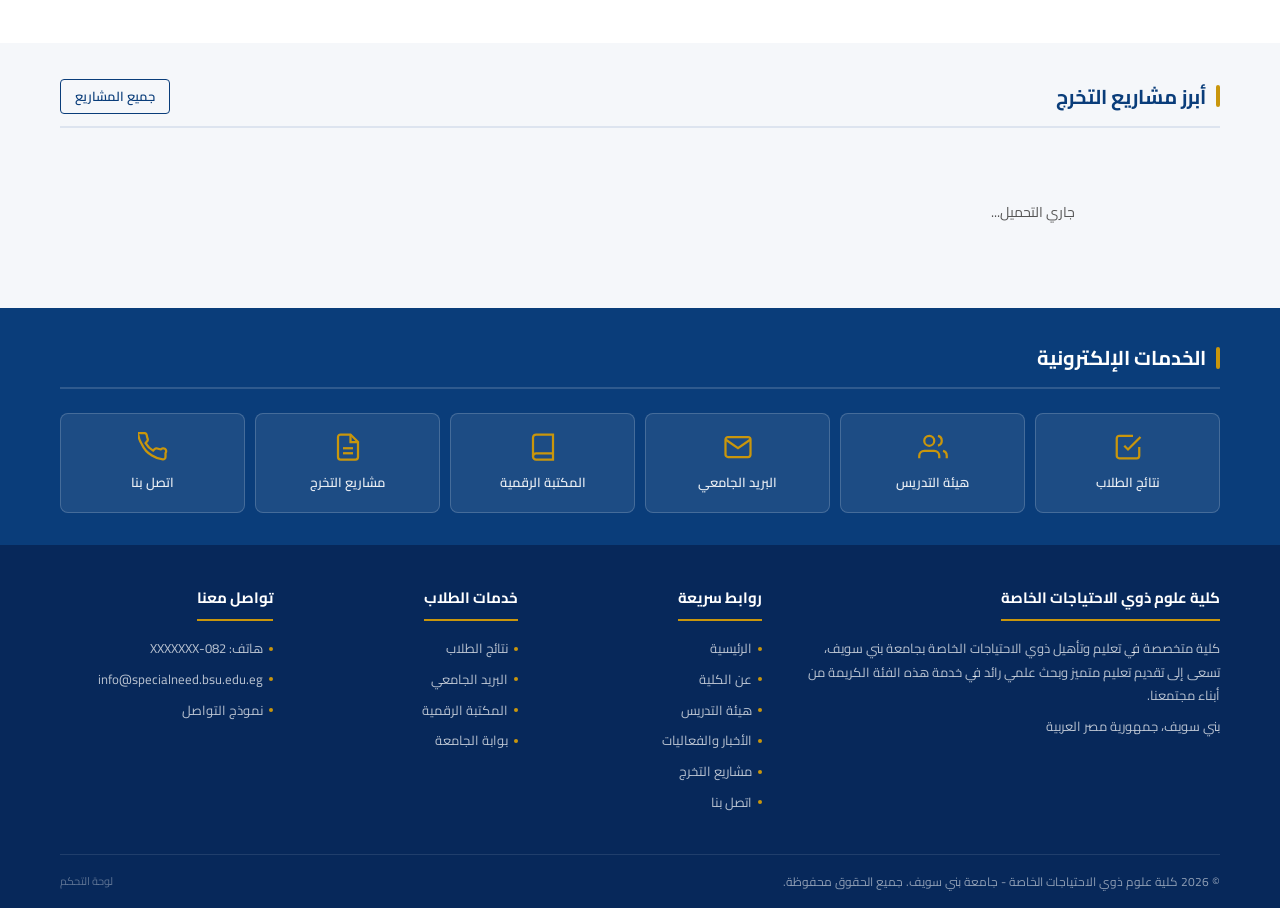
==== commit 336b4e77: "Add files via upload" ====
--- a/index.html
+++ b/index.html
@@ -32,17 +32,12 @@
       inset: 0;
       background-size: cover;
       background-position: center;
-      background-color: var(--color-primary);
+      background-color: transparent;
     }
     .slide-overlay {
       position: absolute;
       inset: 0;
-      background: linear-gradient(
-        to left,
-        rgba(10,61,122,0.75) 0%,
-        rgba(10,61,122,0.45) 60%,
-        rgba(10,61,122,0.20) 100%
-      );
+      background: transparent;
     }
     .slide-content {
       position: relative;
@@ -470,22 +465,22 @@
     <!-- شريط الإحصائيات -->
     <div class="stats-bar">
       <div class="container">
-        <div class="stats-grid">
+        <div class="stats-grid" id="stats-grid">
           <div class="stat-item">
-            <div class="stat-num" data-target="850">0</div>
-            <div class="stat-label">عدد الطلاب</div>
+            <div class="stat-num" id="stat1-num" data-target="850">0</div>
+            <div class="stat-label" id="stat1-label">عدد الطلاب</div>
           </div>
           <div class="stat-item">
-            <div class="stat-num" data-target="24">0</div>
-            <div class="stat-label">عضو هيئة تدريس</div>
+            <div class="stat-num" id="stat2-num" data-target="24">0</div>
+            <div class="stat-label" id="stat2-label">عضو هيئة تدريس</div>
           </div>
           <div class="stat-item">
-            <div class="stat-num" data-target="120">0</div>
-            <div class="stat-label">بحث علمي منشور</div>
+            <div class="stat-num" id="stat3-num" data-target="120">0</div>
+            <div class="stat-label" id="stat3-label">بحث علمي منشور</div>
           </div>
           <div class="stat-item">
-            <div class="stat-num" data-target="2010">0</div>
-            <div class="stat-label">سنة التأسيس</div>
+            <div class="stat-num" id="stat4-num" data-target="2010">0</div>
+            <div class="stat-label" id="stat4-label">سنة التأسيس</div>
           </div>
         </div>
       </div>
@@ -598,24 +593,43 @@
     document.addEventListener('DOMContentLoaded', async () => {
       initPage('index');
 
-      const slidesData = getLocal('slider') || DEFAULT_SLIDES;
+      const sliderRaw  = await getData('slider');
+      const slidesData = sliderRaw?.slides?.length ? sliderRaw.slides : DEFAULT_SLIDES;
       initSlider(slidesData);
 
-      const [newsData, eventsData, projectsData, staffData] = await Promise.all([
+      const [newsData, eventsData, projectsData, staffData, settings] = await Promise.all([
         getData('news'),
         getData('events'),
         getData('projects'),
-        getData('staff')
+        getData('staff'),
+        getSiteSettings()
       ]);
 
       renderNews(newsData);
       renderEvents(eventsData);
       renderProjects(projectsData);
-      if (staffData && staffData.department_head) {
-        renderDean(staffData.department_head);
+      if (staffData?.department_head?.[0]) {
+        renderDean(staffData.department_head[0]);
       }
+      applySettingsToIndex(settings);
       initCounters();
     });
+
+    function applySettingsToIndex(s) {
+      if (!s) return;
+      // الإحصائيات الأربع
+      for (let i = 1; i <= 4; i++) {
+        const numEl = document.getElementById('stat' + i + '-num');
+        const lblEl = document.getElementById('stat' + i + '-label');
+        const num   = s['stat' + i + '_num'];
+        const lbl   = s['stat' + i + '_label'];
+        if (numEl && num !== undefined && num !== '') numEl.setAttribute('data-target', num);
+        if (lblEl && lbl) lblEl.textContent = lbl;
+      }
+      // نص ترحيب رئيس القسم
+      const txtEl = document.getElementById('dean-text');
+      if (txtEl && s.dean_welcome) txtEl.textContent = s.dean_welcome;
+    }
 
     function renderNews(data) {
       const el = document.getElementById('news-list');
@@ -628,7 +642,7 @@
       el.innerHTML = items.map(n => `
         <div class="news-item">
           ${n.image
-            ? `<img src="assets/images/${n.image}" alt="${n.title}" class="news-item-img" onerror="this.style.display='none'">`
+            ? `<img src="${ikUrl(resolveImg(n.image), 'w-180,h-135,c-at_max,q-80,f-auto')}" alt="${n.title}" class="news-item-img" onerror="this.style.display='none'">`
             : `<div class="news-item-placeholder"></div>`}
           <div class="news-item-body">
             <span class="news-item-cat">${n.category || 'أخبار'}</span>
@@ -646,7 +660,7 @@
       if (nameEl && head.name)  nameEl.textContent = head.name;
       if (textEl && head.bio)   textEl.textContent = head.bio;
       if (imgEl  && head.image) {
-        imgEl.src = `assets/images/${head.image}`;
+        imgEl.src = ikUrl(resolveImg(head.image), 'w-330,h-390,c-at_max,q-80,f-auto');
         imgEl.alt = head.name;
       }
     }
@@ -714,6 +728,7 @@
 
     function animateCounter(el) {
       const target    = parseInt(el.dataset.target, 10);
+      if (isNaN(target)) { el.textContent = el.dataset.target || ''; return; }
       const steps     = 60;
       const increment = target / steps;
       let step        = 0;
@@ -726,4 +741,4 @@
     }
   </script>
 </body>
-</html>+</html>
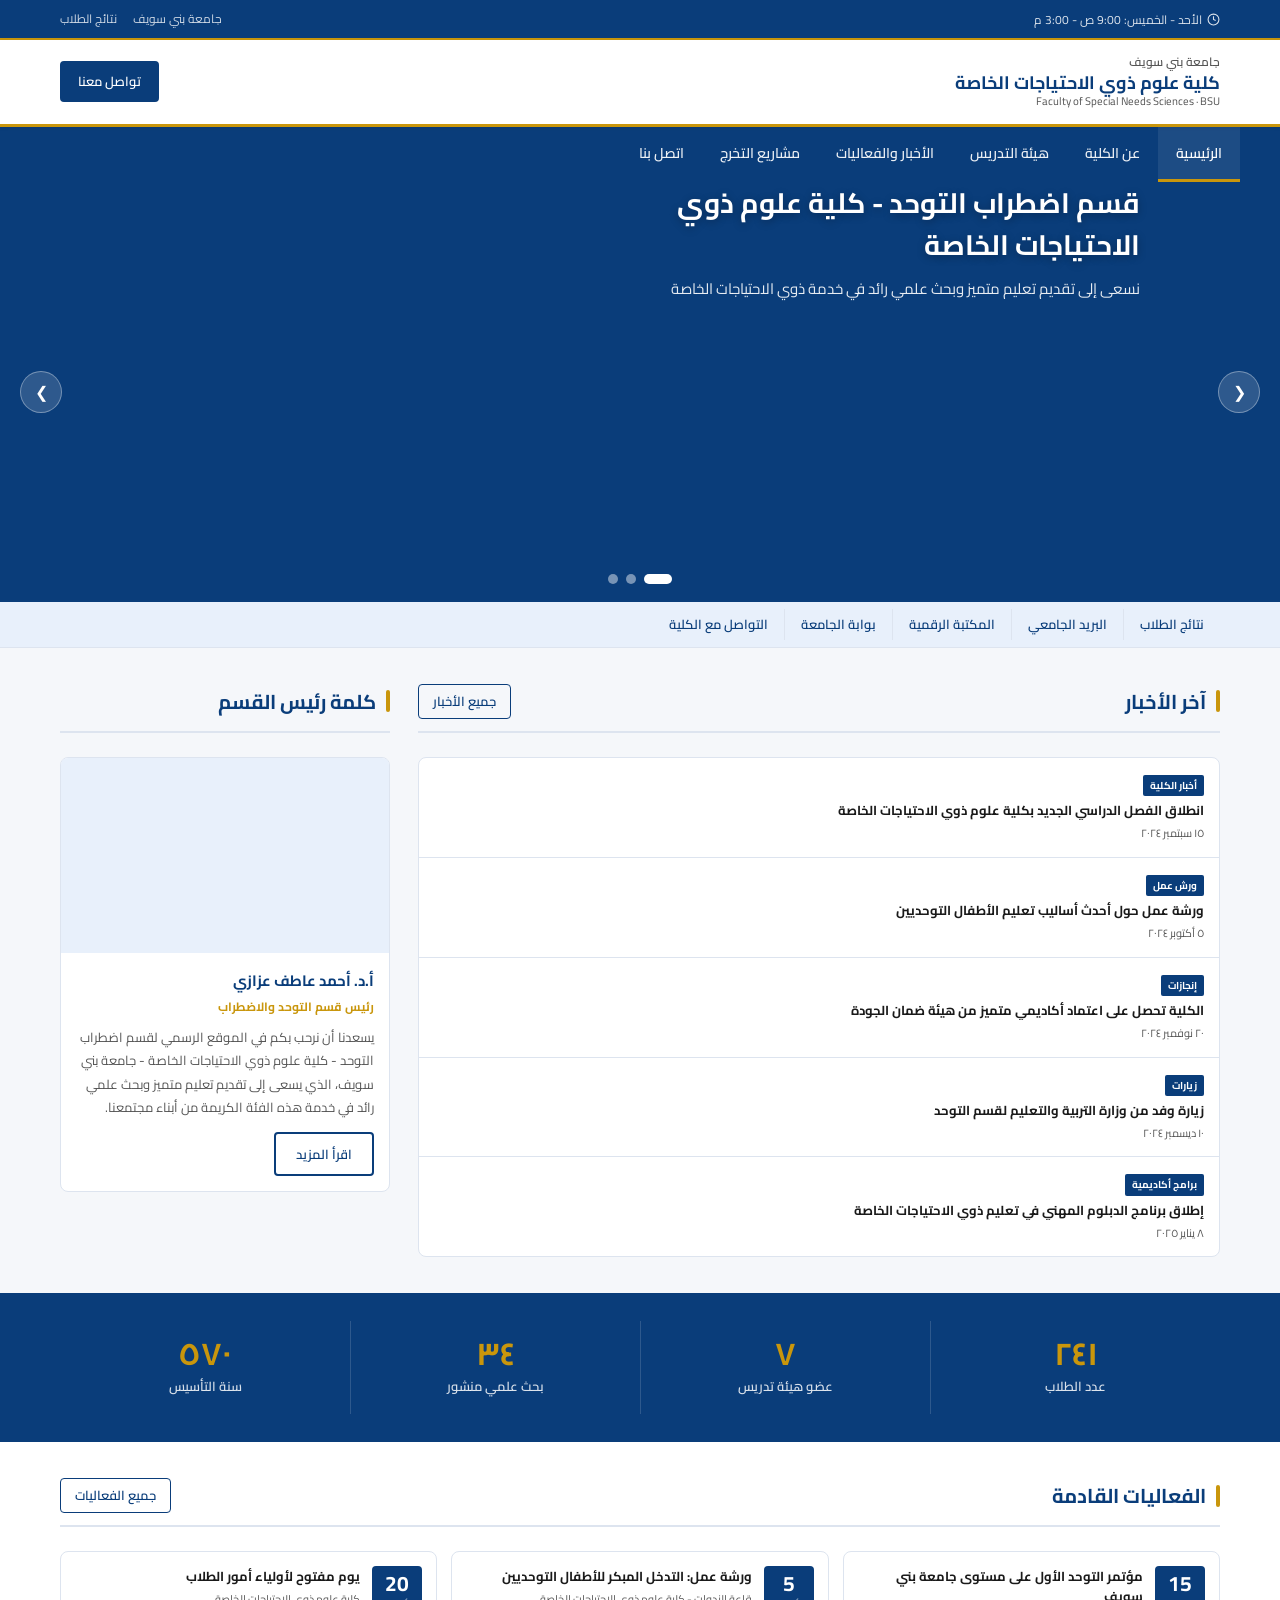
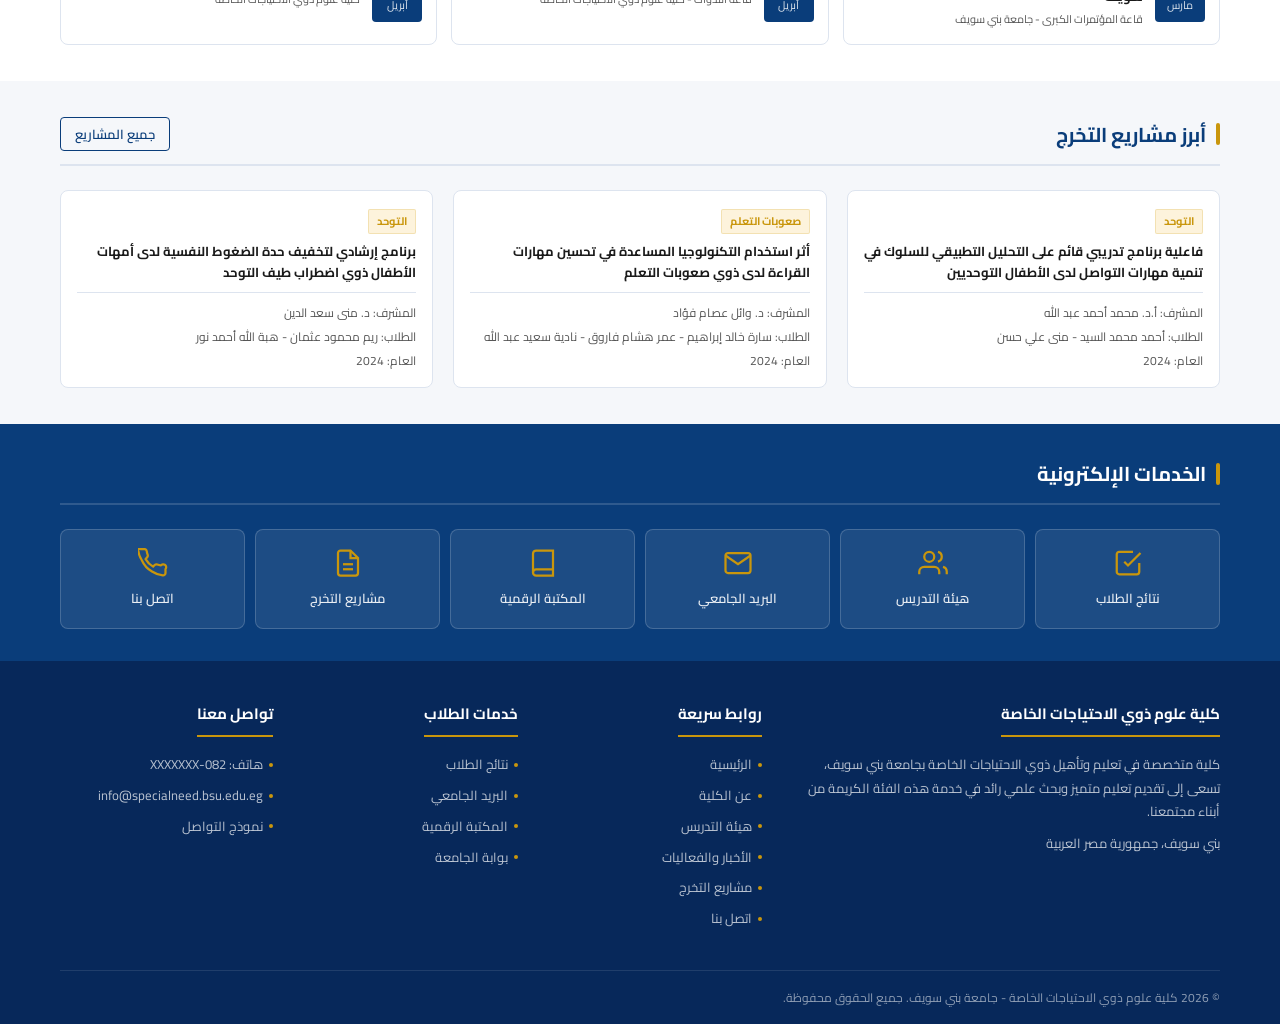
==== commit 78a9d4b0: "Add files via upload" ====
--- a/index.html
+++ b/index.html
@@ -3,8 +3,8 @@
 <head>
   <meta charset="UTF-8">
   <meta name="viewport" content="width=device-width, initial-scale=1.0">
-  <title>كلية علوم ذوي الاحتياجات الخاصة - جامعة بني سويف</title>
-  <meta name="description" content="الموقع الرسمي لكلية علوم ذوي الاحتياجات الخاصة - جامعة بني سويف">
+  <title>قسم اضطراب التوحد - كلية علوم ذوي الاحتياجات الخاصة - جامعة بني سويف</title>
+  <meta name="description" content="الموقع الرسمي لقسم اضطراب التوحد - كلية علوم ذوي الاحتياجات الخاصة - جامعة بني سويف">
   <link rel="stylesheet" href="assets/css/style.css">
   <link rel="icon" href="assets/images/logo.png" type="image/png">
   <style>
@@ -442,17 +442,17 @@
             <div class="dean-card">
               <div class="dean-img-wrap">
                 <img id="dean-img"
-                     src="assets/images/staff/head.jpg"
+                     src="assets/images/WhatsApp Image 2026-05-17 at 3.53.01 AM.jpeg"
                      alt="رئيس القسم"
                      class="dean-img"
                      onerror="this.style.display='none'">
               </div>
               <div class="dean-body">
-                <div class="dean-name" id="dean-name">أ.د. محمد أحمد عبد الله</div>
-                <div class="dean-pos">رئيس قسم التوحد</div>
+                <div class="dean-name" id="dean-name">أ.د. أحمد عاطف عزازي</div>
+                <div class="dean-pos">رئيس قسم التوحد والاضطراب</div>
                 <p class="dean-text" id="dean-text">
-                  يسعدنا أن نرحب بكم في الموقع الرسمي لكلية علوم ذوي الاحتياجات الخاصة بجامعة بني سويف،
-                  الكلية التي تسعى إلى تقديم تعليم متميز وبحث علمي رائد في خدمة هذه الفئة الكريمة من أبناء مجتمعنا.
+                  يسعدنا أن نرحب بكم في الموقع الرسمي لقسم اضطراب التوحد - كلية علوم ذوي الاحتياجات الخاصة - جامعة بني سويف،
+                  الذي يسعى إلى تقديم تعليم متميز وبحث علمي رائد في خدمة هذه الفئة الكريمة من أبناء مجتمعنا.
                 </p>
                 <a href="about.html" class="btn btn-outline" style="margin-top:12px;font-size:13px;">اقرأ المزيد</a>
               </div>
@@ -575,7 +575,7 @@
     const DEFAULT_SLIDES = [
       {
         image: 'assets/images/slider/slide1.jpg',
-        title: 'كلية علوم ذوي الاحتياجات الخاصة',
+        title: 'قسم اضطراب التوحد - كلية علوم ذوي الاحتياجات الخاصة',
         subtitle: 'نسعى إلى تقديم تعليم متميز وبحث علمي رائد في خدمة ذوي الاحتياجات الخاصة'
       },
       {
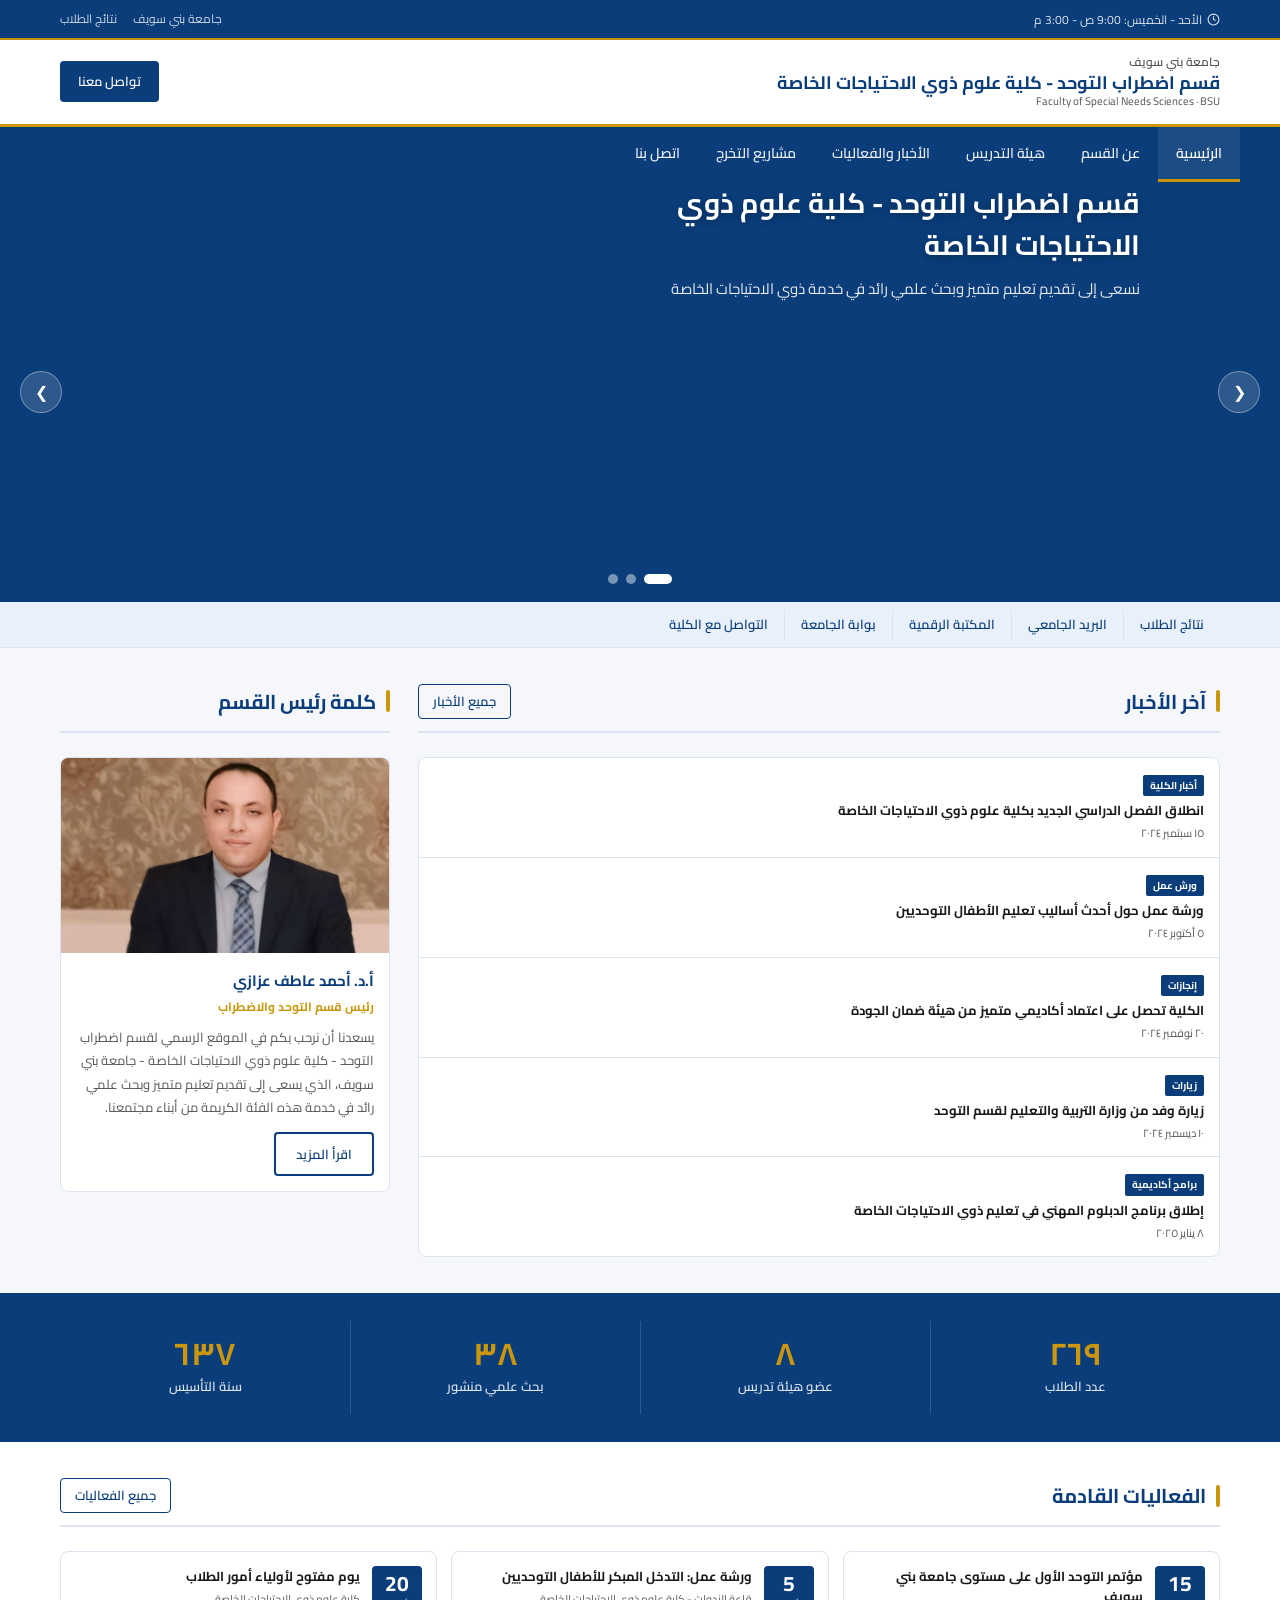
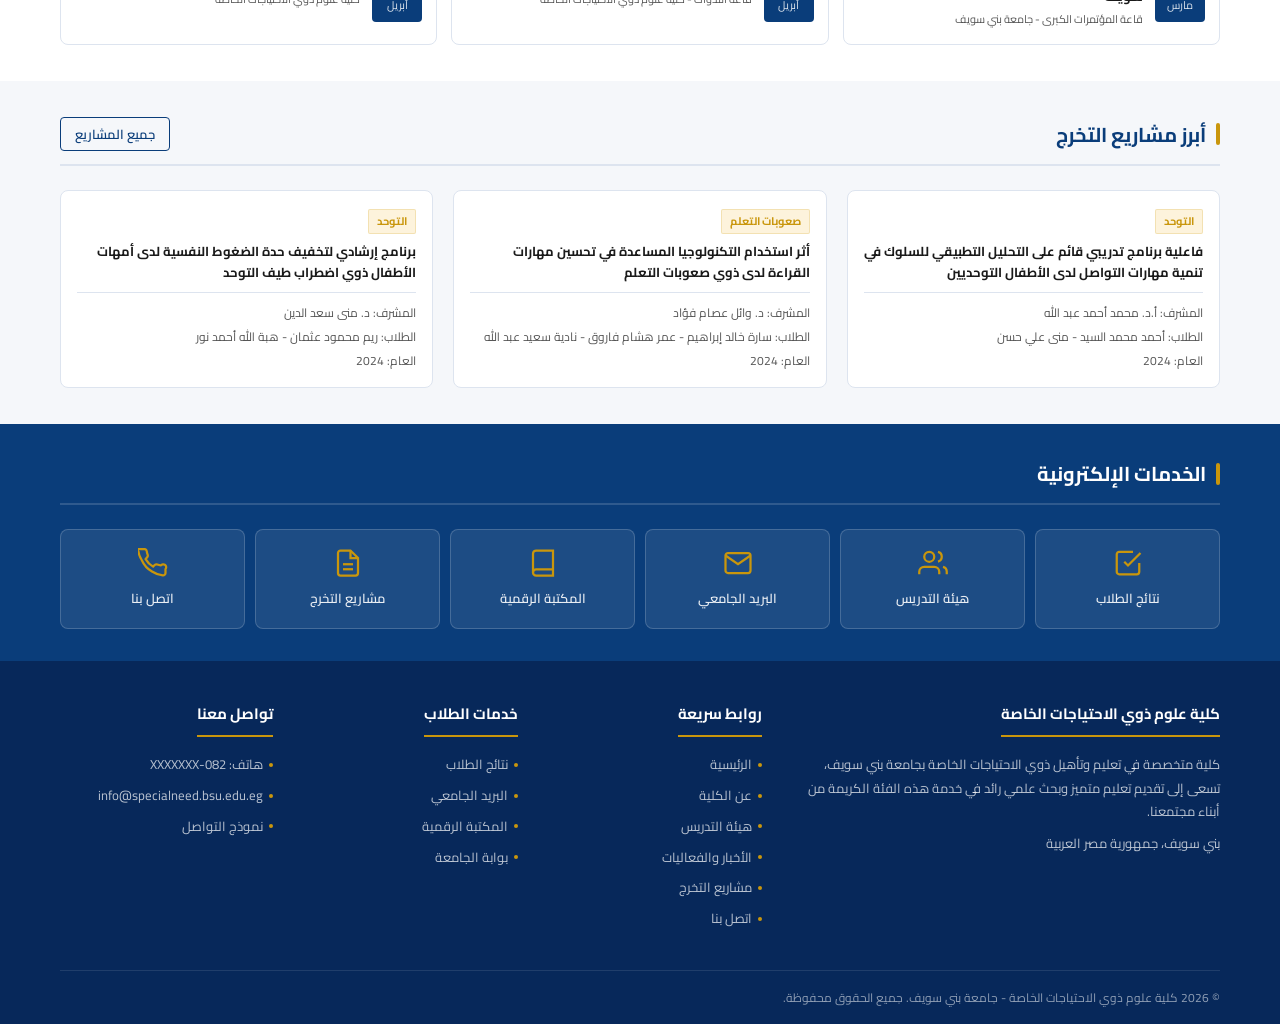
==== commit 80ed59ea: "Update index.html" ====
--- a/index.html
+++ b/index.html
@@ -6,7 +6,7 @@
   <title>قسم اضطراب التوحد - كلية علوم ذوي الاحتياجات الخاصة - جامعة بني سويف</title>
   <meta name="description" content="الموقع الرسمي لقسم اضطراب التوحد - كلية علوم ذوي الاحتياجات الخاصة - جامعة بني سويف">
   <link rel="stylesheet" href="assets/css/style.css">
-  <link rel="icon" href="assets/images/logo.png" type="image/png">
+  <link rel="icon" href="assets/images/logo.jpeg" type="image/png">
   <style>
     /* ===== السلايدر ===== */
     .slider-section {
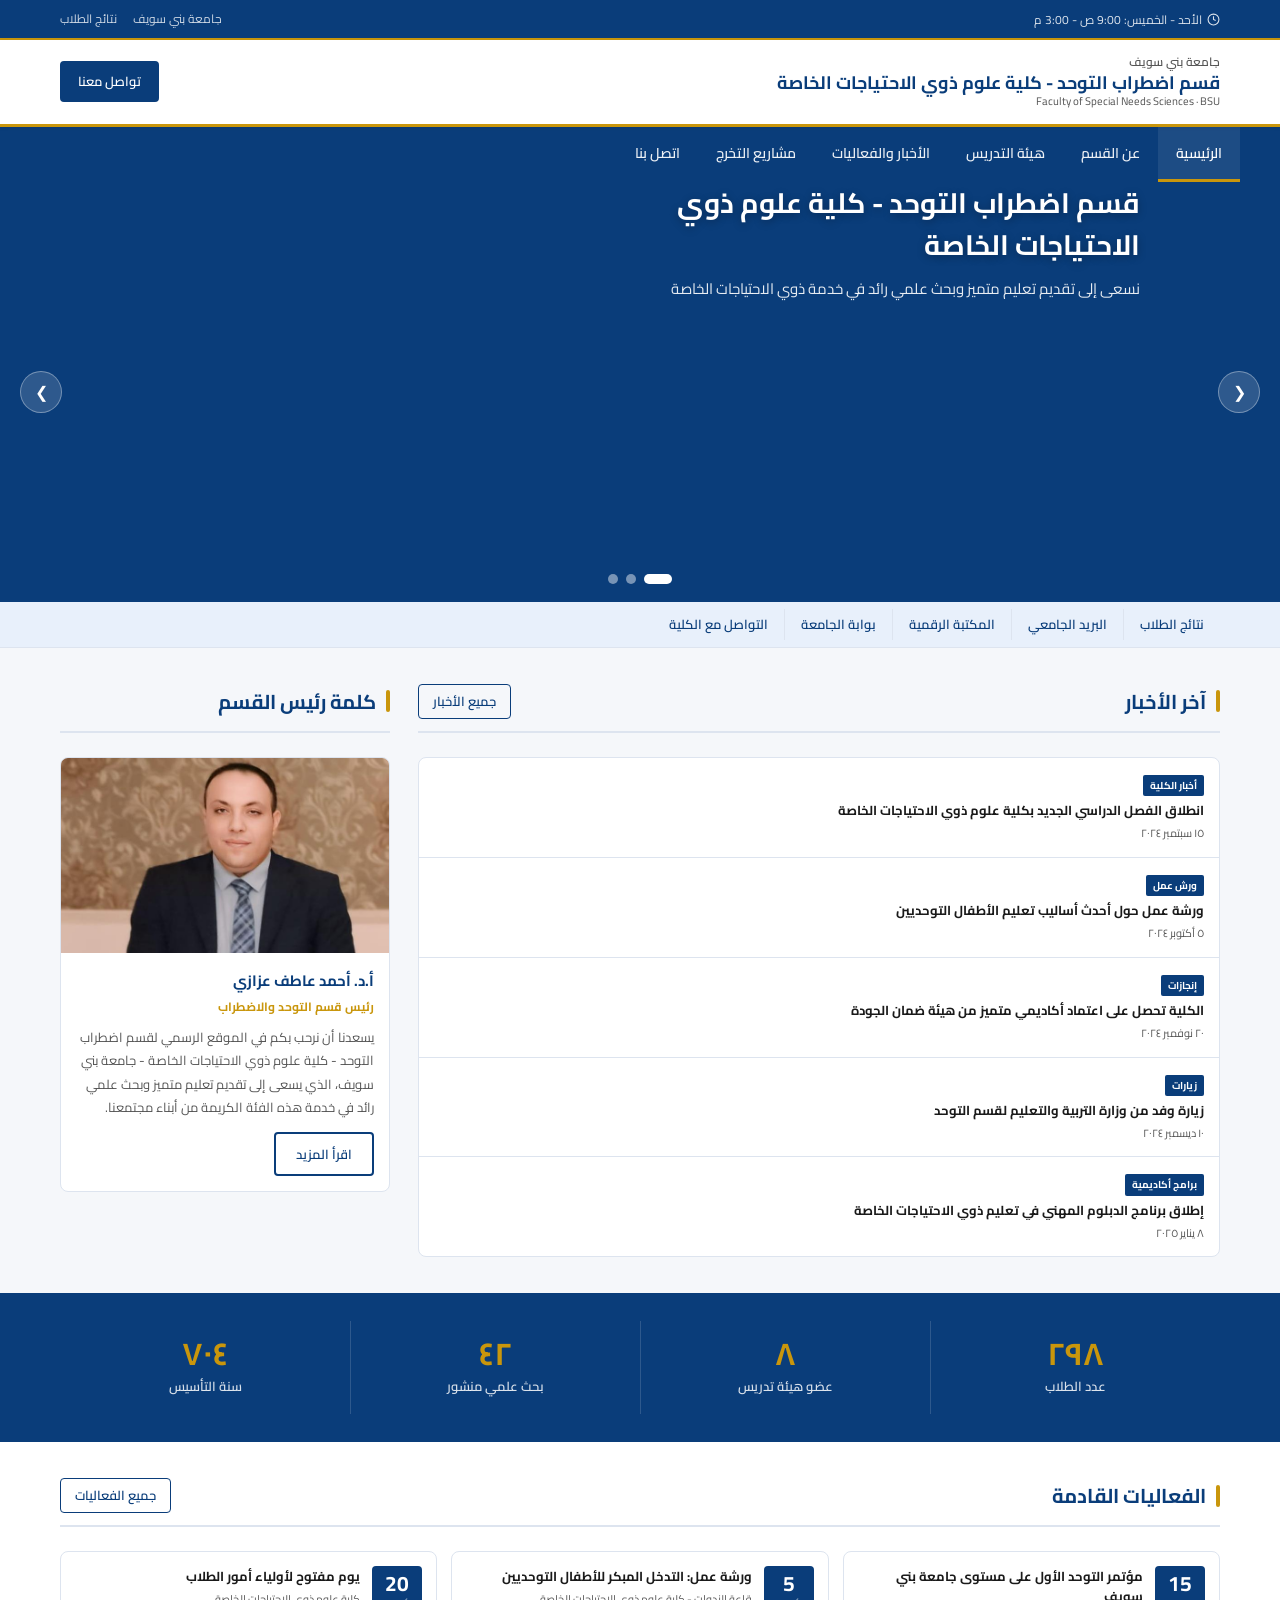
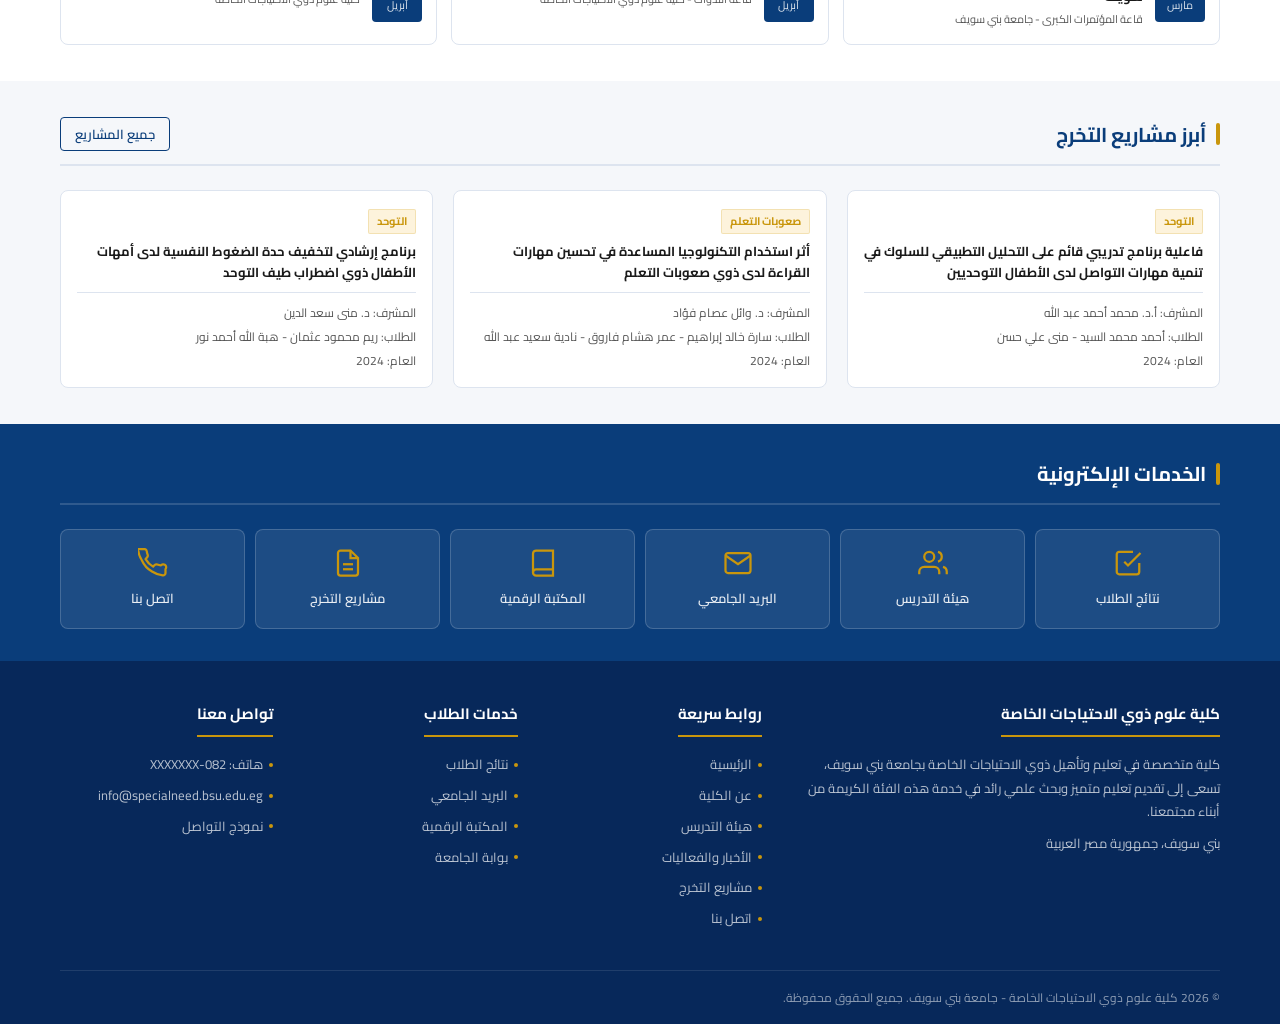
==== commit 00a0410e: "Update print statement from 'Hello' to 'Goodbye'" ====
--- a/index.html
+++ b/index.html
@@ -6,7 +6,7 @@
   <title>قسم اضطراب التوحد - كلية علوم ذوي الاحتياجات الخاصة - جامعة بني سويف</title>
   <meta name="description" content="الموقع الرسمي لقسم اضطراب التوحد - كلية علوم ذوي الاحتياجات الخاصة - جامعة بني سويف">
   <link rel="stylesheet" href="assets/css/style.css">
-  <link rel="icon" href="assets/images/logo.jpeg" type="image/png">
+  <link rel="icon" href="assets/images/logo.jpeg" type="image/jpeg">
   <style>
     /* ===== السلايدر ===== */
     .slider-section {
